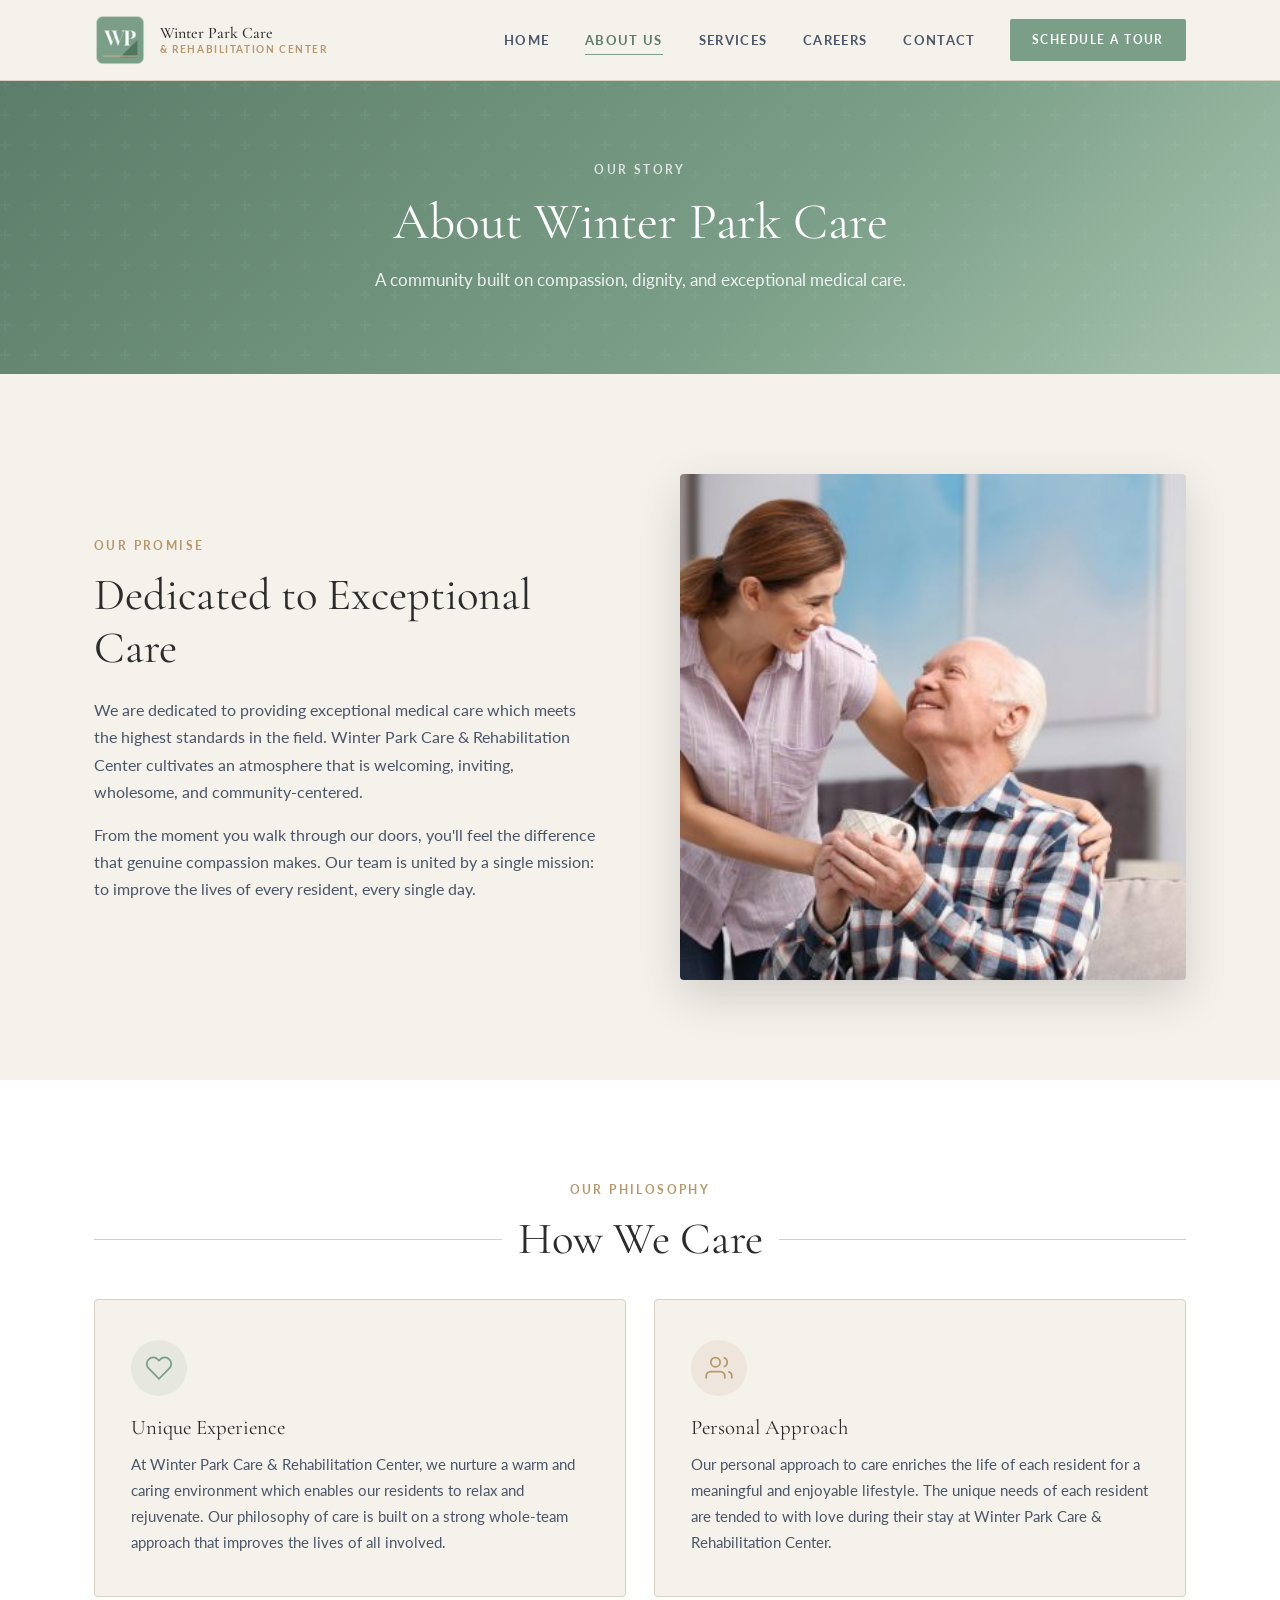
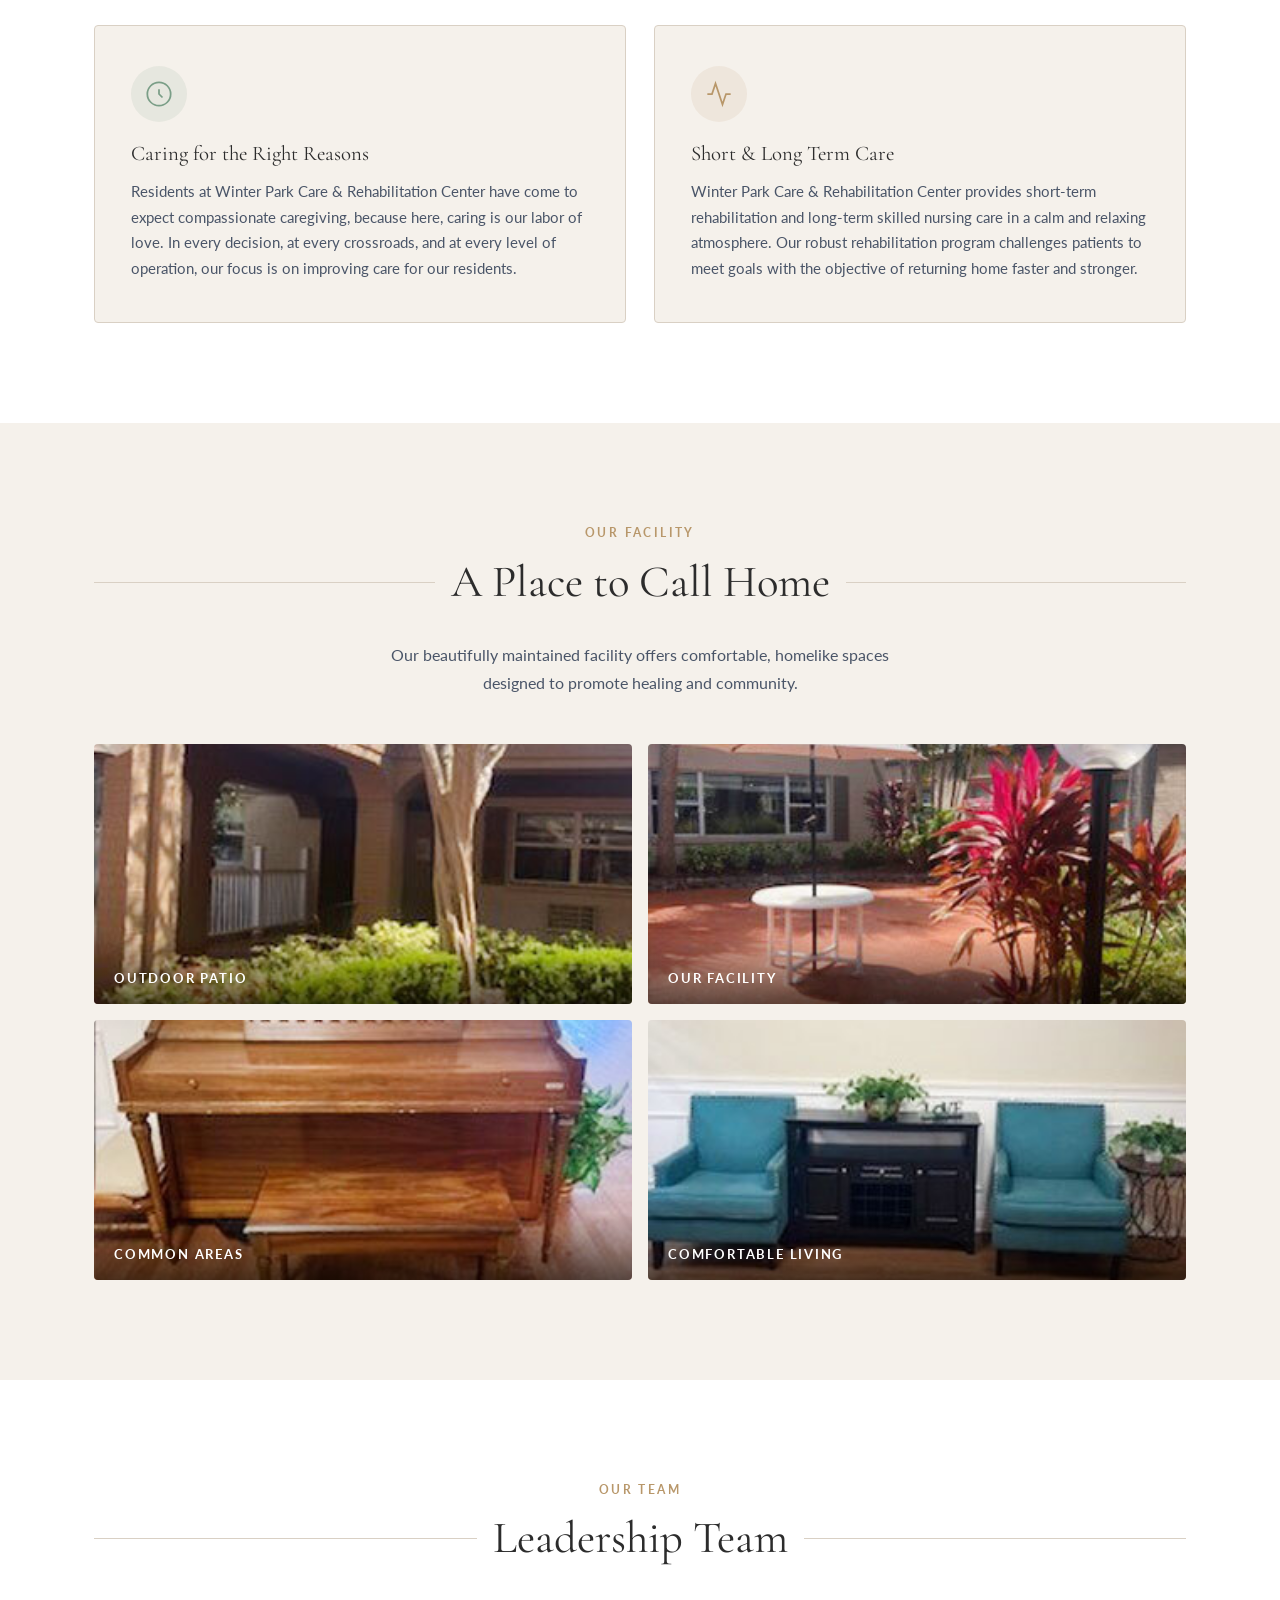
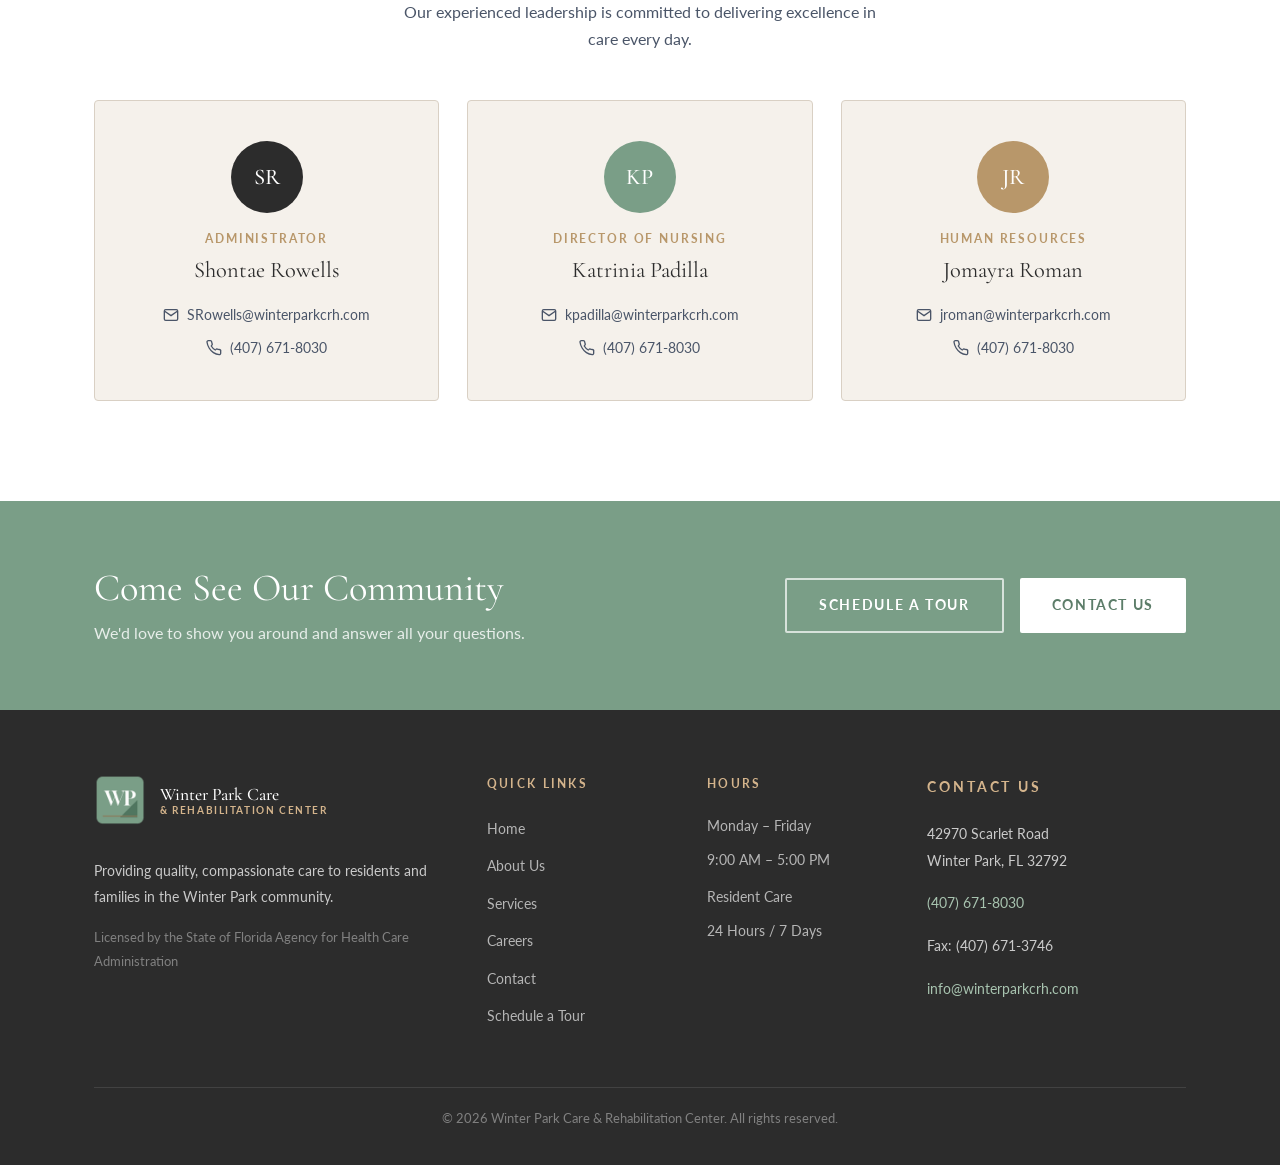
==== about.html @ 2ebc5664 "Initial commit" ====
<!DOCTYPE html>
<html lang="en">
<head>
  <meta charset="UTF-8">
  <meta name="viewport" content="width=device-width, initial-scale=1.0">
  <title>About Us | Winter Park Care & Rehabilitation Center</title>
  <meta name="description" content="Learn about Winter Park Care & Rehabilitation Center's philosophy of care, leadership team, and commitment to compassionate skilled nursing in Winter Park, FL.">
  <link rel="stylesheet" href="css/styles.css">
  
  <link rel="icon" type="image/png" sizes="32x32" href="images/favicon-32.png">
  <link rel="apple-touch-icon" sizes="180x180" href="images/favicon-180.png">
</head>
<body>

<div id="header-mount"></div>

<!-- Page Hero -->
<section class="page-hero">
  <div class="container">
    <span class="section-label" style="color:rgba(255,255,255,0.75);">Our Story</span>
    <h1>About Winter Park Care</h1>
    <p>A community built on compassion, dignity, and exceptional medical care.</p>
  </div>
</section>

<!-- Our Promise -->
<section class="about-promise bg-cream">
  <div class="container promise-layout">
    <div class="animate-in">
      <span class="section-label">Our Promise</span>
      <h2>Dedicated to Exceptional Care</h2>
      <p>We are dedicated to providing exceptional medical care which meets the highest standards in the field. Winter Park Care & Rehabilitation Center cultivates an atmosphere that is welcoming, inviting, wholesome, and community-centered.</p>
      <p>From the moment you walk through our doors, you'll feel the difference that genuine compassion makes. Our team is united by a single mission: to improve the lives of every resident, every single day.</p>
    </div>
    <div class="promise-photo animate-in" data-delay="120">
      <img src="images/caring-photo.jpeg" alt="Caring staff with resident" style="width:100%;height:100%;object-fit:cover;display:block;">
    </div>
  </div>
</section>

<!-- Philosophy Cards -->
<section class="philosophy bg-white">
  <div class="container">
    <div class="text-center animate-in">
      <span class="section-label">Our Philosophy</span>
      <div class="section-divider">
        <h2 class="section-title" style="white-space:nowrap;">How We Care</h2>
      </div>
    </div>
    <div class="phil-grid">
      <div class="phil-card animate-in">
        <div class="phil-icon" style="background:rgba(122,158,135,0.12);color:var(--sage);">
          <svg width="28" height="28" viewBox="0 0 24 24" fill="none" stroke="currentColor" stroke-width="1.5"><path d="M20.84 4.61a5.5 5.5 0 0 0-7.78 0L12 5.67l-1.06-1.06a5.5 5.5 0 0 0-7.78 7.78l1.06 1.06L12 21.23l7.78-7.78 1.06-1.06a5.5 5.5 0 0 0 0-7.78z"/></svg>
        </div>
        <h3>Unique Experience</h3>
        <p>At Winter Park Care & Rehabilitation Center, we nurture a warm and caring environment which enables our residents to relax and rejuvenate. Our philosophy of care is built on a strong whole-team approach that improves the lives of all involved.</p>
      </div>
      <div class="phil-card animate-in" data-delay="100">
        <div class="phil-icon" style="background:rgba(184,151,106,0.12);color:var(--gold);">
          <svg width="28" height="28" viewBox="0 0 24 24" fill="none" stroke="currentColor" stroke-width="1.5"><path d="M17 21v-2a4 4 0 0 0-4-4H5a4 4 0 0 0-4 4v2"/><circle cx="9" cy="7" r="4"/><path d="M23 21v-2a4 4 0 0 0-3-3.87"/><path d="M16 3.13a4 4 0 0 1 0 7.75"/></svg>
        </div>
        <h3>Personal Approach</h3>
        <p>Our personal approach to care enriches the life of each resident for a meaningful and enjoyable lifestyle. The unique needs of each resident are tended to with love during their stay at Winter Park Care & Rehabilitation Center.</p>
      </div>
      <div class="phil-card animate-in" data-delay="200">
        <div class="phil-icon" style="background:rgba(122,158,135,0.12);color:var(--sage);">
          <svg width="28" height="28" viewBox="0 0 24 24" fill="none" stroke="currentColor" stroke-width="1.5"><circle cx="12" cy="12" r="10"/><path d="M12 8v4l3 3"/></svg>
        </div>
        <h3>Caring for the Right Reasons</h3>
        <p>Residents at Winter Park Care & Rehabilitation Center have come to expect compassionate caregiving, because here, caring is our labor of love. In every decision, at every crossroads, and at every level of operation, our focus is on improving care for our residents.</p>
      </div>
      <div class="phil-card animate-in" data-delay="300">
        <div class="phil-icon" style="background:rgba(184,151,106,0.12);color:var(--gold);">
          <svg width="28" height="28" viewBox="0 0 24 24" fill="none" stroke="currentColor" stroke-width="1.5"><path d="M22 12h-4l-3 9L9 3l-3 9H2"/></svg>
        </div>
        <h3>Short &amp; Long Term Care</h3>
        <p>Winter Park Care & Rehabilitation Center provides short-term rehabilitation and long-term skilled nursing care in a calm and relaxing atmosphere. Our robust rehabilitation program challenges patients to meet goals with the objective of returning home faster and stronger.</p>
      </div>
    </div>
  </div>
</section>

<!-- Facility Photos -->
<section class="facility-section bg-cream">
  <div class="container">
    <div class="text-center animate-in">
      <span class="section-label">Our Facility</span>
      <div class="section-divider">
        <h2 class="section-title" style="white-space:nowrap;">A Place to Call Home</h2>
      </div>
      <p style="max-width:520px;margin:0 auto 48px;color:var(--slate);">Our beautifully maintained facility offers comfortable, homelike spaces designed to promote healing and community.</p>
    </div>
    <div class="facility-grid">
      <div class="facility-photo animate-in">
        <img src="images/exterior-patio.jpg" alt="Outdoor patio area">
        <div class="facility-label">Outdoor Patio</div>
      </div>
      <div class="facility-photo animate-in" data-delay="80">
        <img src="images/exterior-photo.jpg" alt="Winter Park Care exterior">
        <div class="facility-label">Our Facility</div>
      </div>
      <div class="facility-photo animate-in" data-delay="160">
        <img src="images/interior-piano.jpg" alt="Common area with piano">
        <div class="facility-label">Common Areas</div>
      </div>
      <div class="facility-photo animate-in" data-delay="240">
        <img src="images/facility-photo.jpg" alt="Comfortable lounge">
        <div class="facility-label">Comfortable Living</div>
      </div>
    </div>
  </div>
</section>

<!-- Leadership -->
<section class="leadership bg-white">
  <div class="container">
    <div class="text-center animate-in">
      <span class="section-label">Our Team</span>
      <div class="section-divider">
        <h2 class="section-title" style="white-space:nowrap;">Leadership Team</h2>
      </div>
      <p style="max-width:480px;margin:0 auto 48px;color:var(--slate);">Our experienced leadership is committed to delivering excellence in care every day.</p>
    </div>
    <div class="leader-grid">
      <div class="leader-card animate-in">
        <div class="leader-avatar">
          <span>SR</span>
        </div>
        <div class="leader-role">Administrator</div>
        <h3>Shontae Rowells</h3>
        <div class="leader-contact">
          <a href="mailto:SRowells@winterparkcrh.com">
            <svg width="16" height="16" viewBox="0 0 24 24" fill="none" stroke="currentColor" stroke-width="2"><path d="M4 4h16c1.1 0 2 .9 2 2v12c0 1.1-.9 2-2 2H4c-1.1 0-2-.9-2-2V6c0-1.1.9-2 2-2z"/><polyline points="22,6 12,13 2,6"/></svg>
            SRowells@winterparkcrh.com
          </a>
          <a href="tel:4076718030">
            <svg width="16" height="16" viewBox="0 0 24 24" fill="none" stroke="currentColor" stroke-width="2"><path d="M22 16.92v3a2 2 0 0 1-2.18 2 19.79 19.79 0 0 1-8.63-3.07A19.5 19.5 0 0 1 4.69 12 19.79 19.79 0 0 1 1.58 3.44 2 2 0 0 1 3.54 1h3a2 2 0 0 1 2 1.72c.127.96.361 1.903.7 2.81a2 2 0 0 1-.45 2.11L7.91 8.96a16 16 0 0 0 6 6l.96-.88a2 2 0 0 1 2.11-.45c.907.339 1.85.573 2.81.7A2 2 0 0 1 22 16.92z"/></svg>
            (407) 671-8030
          </a>
        </div>
      </div>
      <div class="leader-card animate-in" data-delay="100">
        <div class="leader-avatar" style="background:var(--sage);">
          <span>KP</span>
        </div>
        <div class="leader-role">Director of Nursing</div>
        <h3>Katrinia Padilla</h3>
        <div class="leader-contact">
          <a href="mailto:kpadilla@winterparkcrh.com">
            <svg width="16" height="16" viewBox="0 0 24 24" fill="none" stroke="currentColor" stroke-width="2"><path d="M4 4h16c1.1 0 2 .9 2 2v12c0 1.1-.9 2-2 2H4c-1.1 0-2-.9-2-2V6c0-1.1.9-2 2-2z"/><polyline points="22,6 12,13 2,6"/></svg>
            kpadilla@winterparkcrh.com
          </a>
          <a href="tel:4076718030">
            <svg width="16" height="16" viewBox="0 0 24 24" fill="none" stroke="currentColor" stroke-width="2"><path d="M22 16.92v3a2 2 0 0 1-2.18 2 19.79 19.79 0 0 1-8.63-3.07A19.5 19.5 0 0 1 4.69 12 19.79 19.79 0 0 1 1.58 3.44 2 2 0 0 1 3.54 1h3a2 2 0 0 1 2 1.72c.127.96.361 1.903.7 2.81a2 2 0 0 1-.45 2.11L7.91 8.96a16 16 0 0 0 6 6l.96-.88a2 2 0 0 1 2.11-.45c.907.339 1.85.573 2.81.7A2 2 0 0 1 22 16.92z"/></svg>
            (407) 671-8030
          </a>
        </div>
      </div>
      <div class="leader-card animate-in" data-delay="200">
        <div class="leader-avatar" style="background:var(--gold);">
          <span>JR</span>
        </div>
        <div class="leader-role">Human Resources</div>
        <h3>Jomayra Roman</h3>
        <div class="leader-contact">
          <a href="mailto:jroman@winterparkcrh.com">
            <svg width="16" height="16" viewBox="0 0 24 24" fill="none" stroke="currentColor" stroke-width="2"><path d="M4 4h16c1.1 0 2 .9 2 2v12c0 1.1-.9 2-2 2H4c-1.1 0-2-.9-2-2V6c0-1.1.9-2 2-2z"/><polyline points="22,6 12,13 2,6"/></svg>
            jroman@winterparkcrh.com
          </a>
          <a href="tel:4076718030">
            <svg width="16" height="16" viewBox="0 0 24 24" fill="none" stroke="currentColor" stroke-width="2"><path d="M22 16.92v3a2 2 0 0 1-2.18 2 19.79 19.79 0 0 1-8.63-3.07A19.5 19.5 0 0 1 4.69 12 19.79 19.79 0 0 1 1.58 3.44 2 2 0 0 1 3.54 1h3a2 2 0 0 1 2 1.72c.127.96.361 1.903.7 2.81a2 2 0 0 1-.45 2.11L7.91 8.96a16 16 0 0 0 6 6l.96-.88a2 2 0 0 1 2.11-.45c.907.339 1.85.573 2.81.7A2 2 0 0 1 22 16.92z"/></svg>
            (407) 671-8030
          </a>
        </div>
      </div>
    </div>
  </div>
</section>

<!-- CTA -->
<section class="cta-banner bg-sage" style="padding:64px 0;">
  <div class="container" style="display:flex;align-items:center;justify-content:space-between;gap:40px;flex-wrap:wrap;">
    <div>
      <h2 style="color:var(--white);font-size:clamp(1.6rem,3vw,2.4rem);">Come See Our Community</h2>
      <p style="color:rgba(255,255,255,0.82);margin:8px 0 0;">We'd love to show you around and answer all your questions.</p>
    </div>
    <div style="display:flex;gap:16px;flex-wrap:wrap;">
      <a href="contact.html?tour=1" class="btn btn-outline">Schedule a Tour</a>
      <a href="contact.html" class="btn" style="background:var(--white);color:var(--sage-dark);">Contact Us</a>
    </div>
  </div>
</section>

<div id="footer-mount"></div>

<script src="js/main.js"></script>
</body>
</html>
---- css/styles.css ----
/* =========================================================
   Winter Park Care & Rehabilitation Center — Styles
   Colors: Warm sage green + soft cream + muted gold
   Fonts:  Cormorant Garamond (display) + Lato (body)
   ========================================================= */

@import url('https://fonts.googleapis.com/css2?family=Cormorant+Garamond:ital,wght@0,300;0,400;0,500;0,600;1,300;1,400&family=Lato:wght@300;400;700&display=swap');

/* ── Design Tokens ── */
:root {
  --cream:        #F5F1EB;
  --cream-dark:   #EDE7DC;
  --sage:         #7A9E87;
  --sage-dark:    #5C7D69;
  --sage-light:   #A8C4B0;
  --gold:         #B8976A;
  --gold-light:   #D4B48C;
  --charcoal:     #2C2C2C;
  --slate:        #4A5568;
  --muted:        #7A8694;
  --white:        #FFFFFF;
  --divider:      #D9D0C4;

  --font-display: 'Cormorant Garamond', Georgia, serif;
  --font-body:    'Lato', 'Helvetica Neue', sans-serif;

  --shadow-sm:    0 2px 8px rgba(0,0,0,0.08);
  --shadow-md:    0 6px 24px rgba(0,0,0,0.12);
  --shadow-lg:    0 16px 48px rgba(0,0,0,0.15);

  --ease:         0.3s ease;
  --container:    1140px;
}

/* ── Reset ── */
*, *::before, *::after { box-sizing: border-box; margin: 0; padding: 0; }
html  { scroll-behavior: smooth; }
body  { font-family: var(--font-body); background: var(--cream); color: var(--charcoal); line-height: 1.7; -webkit-font-smoothing: antialiased; }
img   { max-width: 100%; height: auto; display: block; }
a     { text-decoration: none; color: inherit; }
ul    { list-style: none; }
p     { margin-bottom: 1rem; }

/* ── Typography ── */
h1, h2, h3, h4 { font-family: var(--font-display); font-weight: 400; line-height: 1.2; }
h1 { font-size: clamp(2.4rem, 5vw, 4rem); }
h2 { font-size: clamp(1.8rem, 3.5vw, 2.8rem); }
h3 { font-size: clamp(1.3rem, 2.5vw, 1.8rem); }

.section-label {
  font-family: var(--font-body);
  font-size: 0.75rem;
  font-weight: 700;
  letter-spacing: 0.2em;
  text-transform: uppercase;
  color: var(--gold);
  margin-bottom: 0.75rem;
  display: block;
}

.section-divider {
  display: flex;
  align-items: center;
  gap: 16px;
  margin-bottom: 2rem;
}
.section-divider::before,
.section-divider::after {
  content: '';
  flex: 1;
  height: 1px;
  background: var(--divider);
}

/* ── Layout ── */
.container   { max-width: var(--container); margin: 0 auto; padding: 0 24px; }
section      { padding: 80px 0; }
.text-center { text-align: center; }
.bg-white    { background: var(--white); }
.bg-cream    { background: var(--cream); }
.bg-sage     { background: var(--sage); color: var(--white); }
.bg-charcoal { background: var(--charcoal); color: var(--white); }

/* ── Buttons ── */
.btn {
  display: inline-flex;
  align-items: center;
  gap: 8px;
  padding: 14px 32px;
  font-family: var(--font-body);
  font-size: 0.85rem;
  font-weight: 700;
  letter-spacing: 0.12em;
  text-transform: uppercase;
  border: none;
  cursor: pointer;
  transition: all var(--ease);
  border-radius: 2px;
}
.btn-primary { background: var(--sage); color: var(--white); }
.btn-primary:hover { background: var(--sage-dark); transform: translateY(-2px); box-shadow: var(--shadow-md); }
.btn-outline { background: transparent; color: var(--white); border: 2px solid rgba(255,255,255,0.7); }
.btn-outline:hover { background: rgba(255,255,255,0.12); border-color: var(--white); }
.btn-gold { background: var(--gold); color: var(--white); }
.btn-gold:hover { background: #a07d55; transform: translateY(-2px); box-shadow: var(--shadow-md); }

/* ── Header ── */
.site-header {
  position: fixed;
  top: 0; left: 0; right: 0;
  z-index: 1000;
  background: rgba(245, 241, 235, 0.97);
  backdrop-filter: blur(12px);
  border-bottom: 1px solid var(--divider);
  transition: box-shadow var(--ease);
}
.site-header.scrolled { box-shadow: var(--shadow-sm); }

.header-inner {
  display: flex;
  align-items: center;
  justify-content: space-between;
  height: 80px;
  max-width: var(--container);
  margin: 0 auto;
  padding: 0 24px;
}

.logo { display: flex; align-items: center; gap: 14px; text-decoration: none; }
.logo img { height: 52px; width: 52px; flex-shrink: 0; }
.logo-text { display: flex; flex-direction: column; line-height: 1.2; }
.logo-name { font-family: var(--font-display); font-size: 1rem; font-weight: 500; color: var(--charcoal); }
.logo-sub  { font-size: 0.62rem; font-weight: 700; letter-spacing: 0.16em; text-transform: uppercase; color: var(--gold); }
/* Footer overrides — white text on dark bg */
.footer-logo .logo-name { color: var(--white); }
.footer-logo .logo-sub  { color: var(--gold-light); }

.main-nav { display: flex; align-items: center; gap: 8px; }

.nav-link {
  font-size: 0.82rem;
  font-weight: 700;
  letter-spacing: 0.1em;
  text-transform: uppercase;
  color: var(--slate);
  padding: 8px 14px;
  border-radius: 2px;
  transition: color var(--ease);
  position: relative;
}
.nav-link::after {
  content: '';
  position: absolute;
  bottom: 4px; left: 14px; right: 14px;
  height: 1px;
  background: var(--sage);
  transform: scaleX(0);
  transition: transform var(--ease);
}
.nav-link:hover             { color: var(--sage-dark); }
.nav-link:hover::after,
.nav-link.active::after     { transform: scaleX(1); }
.nav-link.active            { color: var(--sage-dark); }

.nav-cta {
  margin-left: 12px;
  background: var(--sage);
  color: var(--white);
  padding: 10px 22px;
  font-size: 0.78rem;
  font-weight: 700;
  letter-spacing: 0.12em;
  text-transform: uppercase;
  border-radius: 2px;
  transition: all var(--ease);
}
.nav-cta:hover { background: var(--sage-dark); transform: translateY(-1px); }

.hamburger {
  display: none;
  flex-direction: column;
  gap: 5px;
  background: none;
  border: none;
  cursor: pointer;
  padding: 4px;
}
.hamburger span { width: 24px; height: 2px; background: var(--charcoal); transition: all 0.3s; display: block; }
.hamburger.open span:nth-child(1) { transform: translateY(7px) rotate(45deg); }
.hamburger.open span:nth-child(2) { opacity: 0; }
.hamburger.open span:nth-child(3) { transform: translateY(-7px) rotate(-45deg); }

.mobile-nav {
  display: none;
  flex-direction: column;
  background: var(--cream);
  border-top: 1px solid var(--divider);
  padding: 16px 24px 24px;
  gap: 4px;
}
.mobile-nav.open { display: flex; }
.mobile-nav .nav-link { display: block; padding: 10px 0; }
.mobile-nav .nav-cta  { margin: 12px 0 0; text-align: center; display: block; padding: 12px; }

/* ── Footer ── */
.site-footer { background: var(--charcoal); color: rgba(255,255,255,0.75); padding: 64px 0 0; }

.footer-grid {
  display: grid;
  grid-template-columns: 2fr 1fr 1fr 1.5fr;
  gap: 48px;
  padding-bottom: 48px;
  border-bottom: 1px solid rgba(255,255,255,0.1);
}

.footer-brand .logo-name { color: var(--white); font-size: 1.1rem; }
.footer-brand .logo-sub  { color: var(--gold-light); }
.footer-brand p { margin-top: 16px; font-size: 0.9rem; line-height: 1.8; }

.footer-heading {
  font-family: var(--font-body);
  font-size: 0.72rem;
  font-weight: 700;
  letter-spacing: 0.2em;
  text-transform: uppercase;
  color: var(--gold-light);
  margin-bottom: 20px;
}

.footer-links li   { margin-bottom: 10px; }
.footer-links a    { font-size: 0.9rem; color: rgba(255,255,255,0.65); transition: color var(--ease); }
.footer-links a:hover { color: var(--white); }

.footer-contact p  { font-size: 0.88rem; line-height: 1.9; }
.footer-contact a  { color: var(--sage-light); }
.footer-contact a:hover { color: var(--white); }

.footer-bottom { text-align: center; padding: 20px 0; font-size: 0.8rem; color: rgba(255,255,255,0.4); }

/* ── Inner Page Hero ── */
.page-hero {
  margin-top: 80px;
  background: linear-gradient(135deg, var(--sage-dark) 0%, var(--sage) 60%, var(--sage-light) 100%);
  padding: 80px 0;
  text-align: center;
  color: var(--white);
  position: relative;
  overflow: hidden;
}
.page-hero::before {
  content: '';
  position: absolute;
  inset: 0;
  background: url("data:image/svg+xml,%3Csvg width='60' height='60' viewBox='0 0 60 60' xmlns='http://www.w3.org/2000/svg'%3E%3Cg fill='%23ffffff' fill-opacity='0.04'%3E%3Cpath d='M36 34v-4h-2v4h-4v2h4v4h2v-4h4v-2h-4zm0-30V0h-2v4h-4v2h4v4h2V6h4V4h-4zM6 34v-4H4v4H0v2h4v4h2v-4h4v-2H6zM6 4V0H4v4H0v2h4v4h2V6h4V4H6z'/%3E%3C/g%3E%3C/svg%3E");
}
.page-hero h1 { font-size: clamp(2rem, 4vw, 3.2rem); color: var(--white); position: relative; }
.page-hero p  { font-size: 1.05rem; opacity: 0.88; max-width: 800px; margin: 12px auto 0; position: relative; white-space: nowrap; }

/* ── Cards ── */
.card { background: var(--white); border-radius: 4px; box-shadow: var(--shadow-sm); }

/* ── Forms ── */
.form-group { margin-bottom: 20px; }
.form-group label {
  display: block;
  font-size: 0.78rem;
  font-weight: 700;
  letter-spacing: 0.12em;
  text-transform: uppercase;
  color: var(--slate);
  margin-bottom: 8px;
}
.form-group input,
.form-group textarea,
.form-group select {
  width: 100%;
  padding: 12px 16px;
  font-family: var(--font-body);
  font-size: 0.95rem;
  color: var(--charcoal);
  background: var(--cream);
  border: 1px solid var(--divider);
  border-radius: 2px;
  transition: border-color var(--ease), box-shadow var(--ease);
  outline: none;
  appearance: none;
}
.form-group input:focus,
.form-group textarea:focus,
.form-group select:focus {
  border-color: var(--sage);
  box-shadow: 0 0 0 3px rgba(122, 158, 135, 0.15);
}
.form-group textarea { resize: vertical; min-height: 120px; }

/* ── Scroll Animations ── */
.animate-in {
  opacity: 0;
  transform: translateY(24px);
  transition: opacity 0.6s ease, transform 0.6s ease;
}
.animate-in.visible { opacity: 1; transform: translateY(0); }

/* ── Shared CTA Banner ── */
.cta-banner  { padding: 64px 0; }
.cta-inner   { display: flex; align-items: center; justify-content: space-between; gap: 40px; flex-wrap: wrap; }
.cta-buttons { display: flex; gap: 16px; flex-shrink: 0; flex-wrap: wrap; }

/* ── Form Success State ── */
.form-success { text-align: center; padding: 48px 32px; }

/* ==========================================================
   HOME PAGE
   ========================================================== */

.hero {
  position: relative;
  height: 100vh;
  min-height: 600px;
  max-height: 900px;
  margin-top: 80px;
  display: flex;
  align-items: flex-end;
  background: url('../images/hero-main.jpg') center top / cover no-repeat;
  overflow: hidden;
}
.hero-overlay {
  position: absolute;
  inset: 0;
  background: linear-gradient(to right, rgba(30,42,35,0.78) 0%, rgba(30,42,35,0.50) 60%, rgba(30,42,35,0.20) 100%);
}
.hero-content {
  position: absolute;
  bottom: 140px;
  left: 0;
  right: 0;
  z-index: 2;
  max-width: 640px;
  padding: 0 24px;
  color: var(--white);
  animation: heroFadeIn 1s ease forwards;
}
@keyframes heroFadeIn {
  from { opacity: 0; transform: translateY(30px); }
  to   { opacity: 1; transform: translateY(0); }
}
.hero-content h1 { font-size: clamp(2.8rem, 6vw, 4.8rem); color: var(--white); font-weight: 300; line-height: 1.1; margin-bottom: 16px; }
.hero-tagline    { font-size: 1.15rem; font-style: italic; font-family: var(--font-display); color: rgba(255,255,255,0.85); margin-bottom: 36px; }
.hero-actions    { display: flex; gap: 16px; flex-wrap: wrap; }



/* Stats Bar */
.stats-bar   { padding: 36px 0; }
.stats-grid  { display: flex; align-items: center; justify-content: center; flex-wrap: wrap; }
.stat        { text-align: center; padding: 16px 48px; flex: 1; min-width: 160px; }
.stat-number { display: block; font-family: var(--font-display); font-size: 2.4rem; font-weight: 600; color: var(--white); line-height: 1; }
.stat-label  { display: block; font-size: 0.78rem; font-weight: 700; letter-spacing: 0.1em; text-transform: uppercase; color: rgba(255,255,255,0.7); margin-top: 6px; }
.stat-divider { width: 1px; height: 48px; background: rgba(255,255,255,0.25); flex-shrink: 0; }

/* Promise */
.promise        { padding: 100px 0; }
.promise-grid   { display: grid; grid-template-columns: 1fr 1fr; gap: 80px; align-items: center; }
.promise-image  { position: relative; }
.promise-image img { width: 100%; height: 480px; object-fit: cover; border-radius: 4px; box-shadow: var(--shadow-lg); }
.promise-badge  { position: absolute; bottom: -24px; right: -24px; background: var(--gold); color: var(--white); padding: 20px 28px; display: flex; align-items: center; gap: 10px; font-size: 0.82rem; font-weight: 700; letter-spacing: 0.12em; text-transform: uppercase; box-shadow: var(--shadow-md); border-radius: 2px; }
.promise-text h2 { margin-bottom: 20px; }
.promise-text p  { color: var(--slate); }

/* Home Services Grid */
.services-preview { padding: 100px 0; }
.services-grid    { display: grid; grid-template-columns: repeat(3, 1fr); gap: 24px; }
.service-card     { display: block; padding: 36px 28px; background: var(--cream); border: 1px solid var(--divider); border-radius: 4px; transition: all var(--ease); }
.service-card:hover { transform: translateY(-6px); box-shadow: var(--shadow-md); border-color: var(--sage-light); background: var(--white); }
.service-icon     { width: 56px; height: 56px; background: rgba(122,158,135,0.12); border-radius: 50%; display: flex; align-items: center; justify-content: center; color: var(--sage); margin-bottom: 20px; transition: all var(--ease); }
.service-card:hover .service-icon { background: var(--sage); color: var(--white); }
.service-card h3  { font-size: 1.25rem; margin-bottom: 10px; }
.service-card p   { font-size: 0.9rem; color: var(--slate); margin: 0; }
.service-card--cta { background: var(--charcoal); border-color: var(--charcoal); }
.service-card--cta h3 { color: var(--white); }
.service-card--cta p  { color: rgba(255,255,255,0.7); }
.card-link { display: inline-block; margin-top: 16px; font-size: 0.82rem; font-weight: 700; letter-spacing: 0.1em; text-transform: uppercase; color: var(--gold-light); }

/* Why Choose Us */
.why-us   { padding: 100px 0; }
.why-grid { display: grid; grid-template-columns: repeat(2, 1fr); gap: 32px; margin-top: 16px; }
.why-card { background: var(--white); padding: 48px 40px; border-radius: 4px; border-left: 3px solid var(--sage); box-shadow: var(--shadow-sm); transition: all var(--ease); }
.why-card:hover { transform: translateY(-4px); box-shadow: var(--shadow-md); border-left-color: var(--gold); }
.why-number { font-family: var(--font-display); font-size: 3.5rem; font-weight: 300; color: var(--divider); line-height: 1; margin-bottom: 16px; }
.why-card h3 { font-size: 1.4rem; margin-bottom: 14px; }
.why-card p  { color: var(--slate); font-size: 0.95rem; margin: 0; }

/* Gallery Strip */
.gallery-strip { padding: 0; }
.gallery-grid  { display: grid; grid-template-columns: repeat(4, 1fr); height: 320px; }
.gallery-item  { position: relative; overflow: hidden; }
.gallery-item img { width: 100%; height: 100%; object-fit: cover; transition: transform 0.6s ease; }
.gallery-item:hover img { transform: scale(1.06); }
.gallery-label { position: absolute; bottom: 0; left: 0; right: 0; padding: 32px 20px 16px; background: linear-gradient(to top, rgba(0,0,0,0.65), transparent); color: var(--white); font-size: 0.82rem; font-weight: 700; letter-spacing: 0.12em; text-transform: uppercase; }

/* ==========================================================
   ABOUT PAGE
   ========================================================== */

.about-promise  { padding: 100px 0; }
.promise-layout { display: grid; grid-template-columns: 1fr 1fr; gap: 80px; align-items: center; }
.promise-layout h2 { margin-bottom: 20px; }
.promise-layout p  { color: var(--slate); }
.promise-photo img { width: 100%; height: 480px; object-fit: cover; object-position: center top; border-radius: 4px; box-shadow: var(--shadow-lg); display: block; }

.philosophy { padding: 100px 0; }
.phil-grid  { display: grid; grid-template-columns: repeat(2, 1fr); gap: 28px; margin-top: 16px; }
.phil-card  { padding: 40px 36px; background: var(--cream); border-radius: 4px; border: 1px solid var(--divider); transition: all var(--ease); }
.phil-card:hover { transform: translateY(-4px); box-shadow: var(--shadow-md); }
.phil-icon  { width: 56px; height: 56px; border-radius: 50%; display: flex; align-items: center; justify-content: center; margin-bottom: 20px; }
.phil-card h3 { font-size: 1.3rem; margin-bottom: 12px; }
.phil-card p  { color: var(--slate); font-size: 0.95rem; margin: 0; }

.facility-section { padding: 100px 0; }
.facility-grid { display: grid; grid-template-columns: 1fr 1fr; gap: 16px; }
.facility-photo [style*="grid-area"] { grid-area: unset; }
.facility-photo { position: relative; overflow: hidden; border-radius: 4px; height: 260px; }
.facility-photo img { width: 100%; height: 100%; object-fit: cover; transition: transform 0.6s ease; }
.facility-photo:hover img { transform: scale(1.05); }
.facility-label { position: absolute; bottom: 0; left: 0; right: 0; padding: 32px 20px 14px; background: linear-gradient(to top, rgba(0,0,0,0.6), transparent); color: var(--white); font-size: 0.8rem; font-weight: 700; letter-spacing: 0.14em; text-transform: uppercase; }

.leadership  { padding: 100px 0; }
.leader-grid { display: grid; grid-template-columns: repeat(3, 1fr); gap: 28px; }
.leader-card { background: var(--cream); border: 1px solid var(--divider); border-radius: 4px; padding: 40px 32px; text-align: center; transition: all var(--ease); }
.leader-card:hover { transform: translateY(-4px); box-shadow: var(--shadow-md); }
.leader-avatar { width: 72px; height: 72px; border-radius: 50%; background: var(--charcoal); display: flex; align-items: center; justify-content: center; margin: 0 auto 16px; }
.leader-avatar span { font-family: var(--font-display); font-size: 1.4rem; font-weight: 500; color: var(--white); }
.leader-role { font-size: 0.72rem; font-weight: 700; letter-spacing: 0.16em; text-transform: uppercase; color: var(--gold); margin-bottom: 8px; }
.leader-card h3 { font-size: 1.4rem; margin-bottom: 20px; }
.leader-contact { display: flex; flex-direction: column; gap: 10px; }
.leader-contact a { display: flex; align-items: center; justify-content: center; gap: 8px; font-size: 0.85rem; color: var(--slate); transition: color var(--ease); word-break: break-all; }
.leader-contact a:hover { color: var(--sage-dark); }

/* ==========================================================
   SERVICES PAGE
   ========================================================== */

.health-services { padding: 100px 0; }
.health-grid     { display: grid; grid-template-columns: 1fr 1fr; gap: 24px; }
.health-card:last-child:nth-child(odd) { grid-column: 1 / -1; max-width: 600px; margin: 0 auto; }
.health-card { display: flex; gap: 28px; background: var(--white); border: 1px solid var(--divider); border-radius: 4px; padding: 40px 36px; transition: all var(--ease); }
.health-card:hover { transform: translateY(-4px); box-shadow: var(--shadow-md); border-color: var(--sage-light); }
.hc-icon { flex-shrink: 0; width: 64px; height: 64px; border-radius: 50%; background: rgba(122,158,135,0.12); color: var(--sage); display: flex; align-items: center; justify-content: center; transition: all var(--ease); }
.health-card:hover .hc-icon { background: var(--sage); color: var(--white); }
.hc-body h3 { font-size: 1.4rem; margin-bottom: 12px; }
.hc-body p  { color: var(--slate); font-size: 0.92rem; margin-bottom: 16px; }
.service-features { list-style: none; display: flex; flex-direction: column; gap: 6px; }
.service-features li { display: flex; align-items: center; gap: 8px; font-size: 0.88rem; color: var(--slate); }
.service-features li::before { content: ''; width: 6px; height: 6px; border-radius: 50%; background: var(--sage); flex-shrink: 0; }

.specialty-services { padding: 100px 0; }
.specialty-grid     { display: grid; grid-template-columns: repeat(4, 1fr); gap: 20px; }
.spec-card { text-align: center; padding: 36px 20px; background: var(--cream); border: 1px solid var(--divider); border-radius: 4px; transition: all var(--ease); }
.spec-card:hover { transform: translateY(-6px); box-shadow: var(--shadow-md); border-color: var(--sage-light); background: var(--white); }
.spec-icon { width: 60px; height: 60px; border-radius: 50%; background: rgba(122,158,135,0.1); color: var(--sage); display: flex; align-items: center; justify-content: center; margin: 0 auto 16px; transition: all var(--ease); }
.spec-card:hover .spec-icon { background: var(--sage); color: var(--white); }
.spec-card h4 { font-family: var(--font-display); font-size: 1.15rem; font-weight: 500; margin-bottom: 6px; }
.spec-card p  { font-size: 0.82rem; color: var(--muted); margin: 0; }

/* ==========================================================
   CAREERS PAGE
   ========================================================== */

.why-work      { padding: 100px 0; }
.benefits-grid { display: grid; grid-template-columns: repeat(4, 1fr); gap: 24px; }
.benefit-card  { text-align: center; padding: 40px 24px; background: var(--white); border: 1px solid var(--divider); border-radius: 4px; transition: all var(--ease); }
.benefit-card:hover { transform: translateY(-6px); box-shadow: var(--shadow-md); }
.benefit-icon  { width: 60px; height: 60px; border-radius: 50%; background: rgba(122,158,135,0.12); color: var(--sage); display: flex; align-items: center; justify-content: center; margin: 0 auto 20px; }
.benefit-card h4 { font-size: 1.15rem; margin-bottom: 10px; }
.benefit-card p  { font-size: 0.9rem; color: var(--slate); margin: 0; }

.positions      { padding: 100px 0; }
.positions-list { margin-top: 16px; display: flex; flex-direction: column; border: 1px solid var(--divider); border-radius: 4px; overflow: hidden; }
.position-item  { display: flex; align-items: center; justify-content: space-between; padding: 24px 32px; background: var(--cream); border-bottom: 1px solid var(--divider); gap: 24px; transition: background var(--ease); }
.position-item:last-child { border-bottom: none; }
.position-item:hover { background: var(--white); }
.position-dept  { display: inline-block; font-size: 0.7rem; font-weight: 700; letter-spacing: 0.16em; text-transform: uppercase; color: var(--gold); margin-bottom: 4px; }
.position-info h3 { font-size: 1.15rem; font-weight: 400; margin-bottom: 8px; }
.position-tags  { display: flex; gap: 8px; flex-wrap: wrap; }
.tag { font-size: 0.72rem; font-weight: 700; letter-spacing: 0.08em; text-transform: uppercase; color: var(--sage-dark); background: rgba(122,158,135,0.12); padding: 3px 10px; border-radius: 99px; }

.application-section { padding: 100px 0; }
.application-layout  { display: grid; grid-template-columns: 320px 1fr; gap: 64px; align-items: start; }
.application-intro h2 { margin-bottom: 16px; }
.application-intro p  { color: var(--slate); margin-bottom: 32px; }
.contact-person { display: flex; align-items: center; gap: 16px; padding: 20px; background: var(--white); border: 1px solid var(--divider); border-radius: 4px; }
.cp-avatar { width: 48px; height: 48px; border-radius: 50%; color: var(--white); display: flex; align-items: center; justify-content: center; font-family: var(--font-display); font-size: 1rem; font-weight: 500; flex-shrink: 0; }
.application-form { background: var(--white); padding: 48px; }
.form-row { display: grid; grid-template-columns: 1fr 1fr; gap: 20px; }
.file-upload { border: 2px dashed var(--divider); border-radius: 4px; padding: 32px; text-align: center; cursor: pointer; transition: all var(--ease); position: relative; display: flex; flex-direction: column; align-items: center; gap: 8px; }
.file-upload svg { color: var(--muted); margin-bottom: 4px; }
.file-upload p   { font-size: 0.88rem; color: var(--muted); margin: 0; }
.file-upload:hover,
.file-upload.drag-over { border-color: var(--sage); background: rgba(122,158,135,0.05); }

/* ==========================================================
   CONTACT PAGE
   ========================================================== */

.contact-section { padding: 100px 0; }
.contact-layout  { display: grid; grid-template-columns: 360px 1fr; gap: 64px; align-items: start; }

.contact-info { display: flex; flex-direction: column; gap: 8px; }
.info-block   { display: flex; gap: 16px; align-items: flex-start; padding: 20px; background: var(--white); border: 1px solid var(--divider); border-radius: 4px; transition: all var(--ease); }
.info-block:hover { box-shadow: var(--shadow-sm); }
.info-icon    { width: 44px; height: 44px; border-radius: 50%; background: rgba(122,158,135,0.12); color: var(--sage); display: flex; align-items: center; justify-content: center; flex-shrink: 0; }
.info-label   { font-size: 0.72rem; font-weight: 700; letter-spacing: 0.16em; text-transform: uppercase; color: var(--gold); margin-bottom: 4px; }
.info-block p { margin: 0; font-size: 0.93rem; color: var(--charcoal); line-height: 1.6; }
.info-link    { font-size: 0.88rem; color: var(--sage); font-weight: 700; display: inline-block; margin-top: 4px; transition: color var(--ease); }
.info-link:hover { color: var(--sage-dark); }

.quick-contacts { padding: 24px; background: var(--charcoal); border-radius: 4px; margin-top: 8px; }
.quick-contact-item { display: flex; gap: 12px; align-items: center; padding: 12px 0; border-bottom: 1px solid rgba(255,255,255,0.08); }
.quick-contact-item:last-child { border-bottom: none; }
.qc-avatar { width: 40px; height: 40px; border-radius: 50%; display: flex; align-items: center; justify-content: center; font-family: var(--font-display); font-weight: 500; font-size: 0.9rem; color: var(--white); flex-shrink: 0; }

.contact-form-wrap h2 { font-size: 2rem; margin-bottom: 8px; }
.contact-form-wrap p  { color: var(--slate); margin-bottom: 24px; }
.tour-toggle  { display: flex; background: var(--white); border: 1px solid var(--divider); border-radius: 4px; overflow: hidden; margin-bottom: 24px; }
.toggle-btn   { flex: 1; padding: 12px 16px; font-family: var(--font-body); font-size: 0.82rem; font-weight: 700; letter-spacing: 0.08em; text-transform: uppercase; background: transparent; border: none; cursor: pointer; color: var(--muted); transition: all var(--ease); }
.toggle-btn.active { background: var(--sage); color: var(--white); }

.contact-form { padding: 40px; }
.form-row-2   { display: grid; grid-template-columns: 1fr 1fr; gap: 20px; }

.map-section     { padding: 0; }
.map-placeholder { position: relative; }
.map-overlay     { position: absolute; top: 24px; left: 24px; z-index: 10; display: flex; flex-direction: column; align-items: flex-start; pointer-events: none; }
.map-pin         { margin-bottom: -8px; filter: drop-shadow(0 4px 6px rgba(0,0,0,0.3)); }
.map-card        { background: var(--white); border-radius: 4px; padding: 16px 20px; box-shadow: var(--shadow-lg); display: flex; flex-direction: column; gap: 4px; pointer-events: all; max-width: 280px; }
.map-card strong { font-family: var(--font-display); font-size: 1.05rem; color: var(--charcoal); }
.map-card span   { font-size: 0.85rem; color: var(--slate); }

/* ==========================================================
   RESPONSIVE
   ========================================================== */

@media (max-width: 900px) {
  .main-nav, .nav-cta        { display: none; }
  .hamburger                  { display: flex; }
  .footer-grid                { grid-template-columns: 1fr 1fr; gap: 32px; }
  .promise-grid               { grid-template-columns: 1fr; gap: 48px; }
  .promise-image img          { height: 360px; }
  .promise-badge              { right: 16px; bottom: 16px; }
  .services-grid              { grid-template-columns: repeat(2, 1fr); }
  .why-grid                   { grid-template-columns: 1fr; }
  .gallery-grid               { grid-template-columns: repeat(2, 1fr); height: auto; }
  .gallery-item               { height: 200px; }
  .cta-inner                  { flex-direction: column; text-align: center; }
  .promise-layout             { grid-template-columns: 1fr; gap: 40px; }
  .phil-grid                  { grid-template-columns: 1fr; }
  .facility-grid              { grid-template-columns: 1fr; }
  .facility-photo             { height: 220px; }
  .leader-grid                { grid-template-columns: 1fr; }
  .health-grid                { grid-template-columns: 1fr; }
  .health-card:last-child:nth-child(odd) { max-width: 100%; }
  .health-card                { flex-direction: column; gap: 20px; }
  .specialty-grid             { grid-template-columns: repeat(2, 1fr); }
  .benefits-grid              { grid-template-columns: repeat(2, 1fr); }
  .application-layout         { grid-template-columns: 1fr; gap: 40px; }
  .contact-layout             { grid-template-columns: 1fr; gap: 40px; }
}

@media (max-width: 600px) {
  section                     { padding: 56px 0; }
  .hero                       { min-height: 500px; }
  .hero-content h1            { font-size: 2.4rem; }
  .hero-actions               { flex-direction: column; }
  .hero-actions .btn          { width: 100%; justify-content: center; }
  .services-grid              { grid-template-columns: 1fr; }
  .gallery-grid               { grid-template-columns: 1fr; }
  .gallery-item               { height: 220px; }
  .stat                       { padding: 16px 24px; }
  .stat-divider               { display: none; }
  .footer-grid                { grid-template-columns: 1fr; gap: 28px; }
  .specialty-grid             { grid-template-columns: repeat(2, 1fr); gap: 12px; }
  .spec-card                  { padding: 24px 16px; }
  .benefits-grid              { grid-template-columns: 1fr 1fr; gap: 16px; }
  .position-item              { flex-direction: column; align-items: flex-start; gap: 16px; }
  .application-form           { padding: 28px 20px; }
  .form-row                   { grid-template-columns: 1fr; }
  .contact-form               { padding: 24px 20px; }
  .form-row-2                 { grid-template-columns: 1fr; }
  .map-overlay                { position: static; padding: 20px; }
}
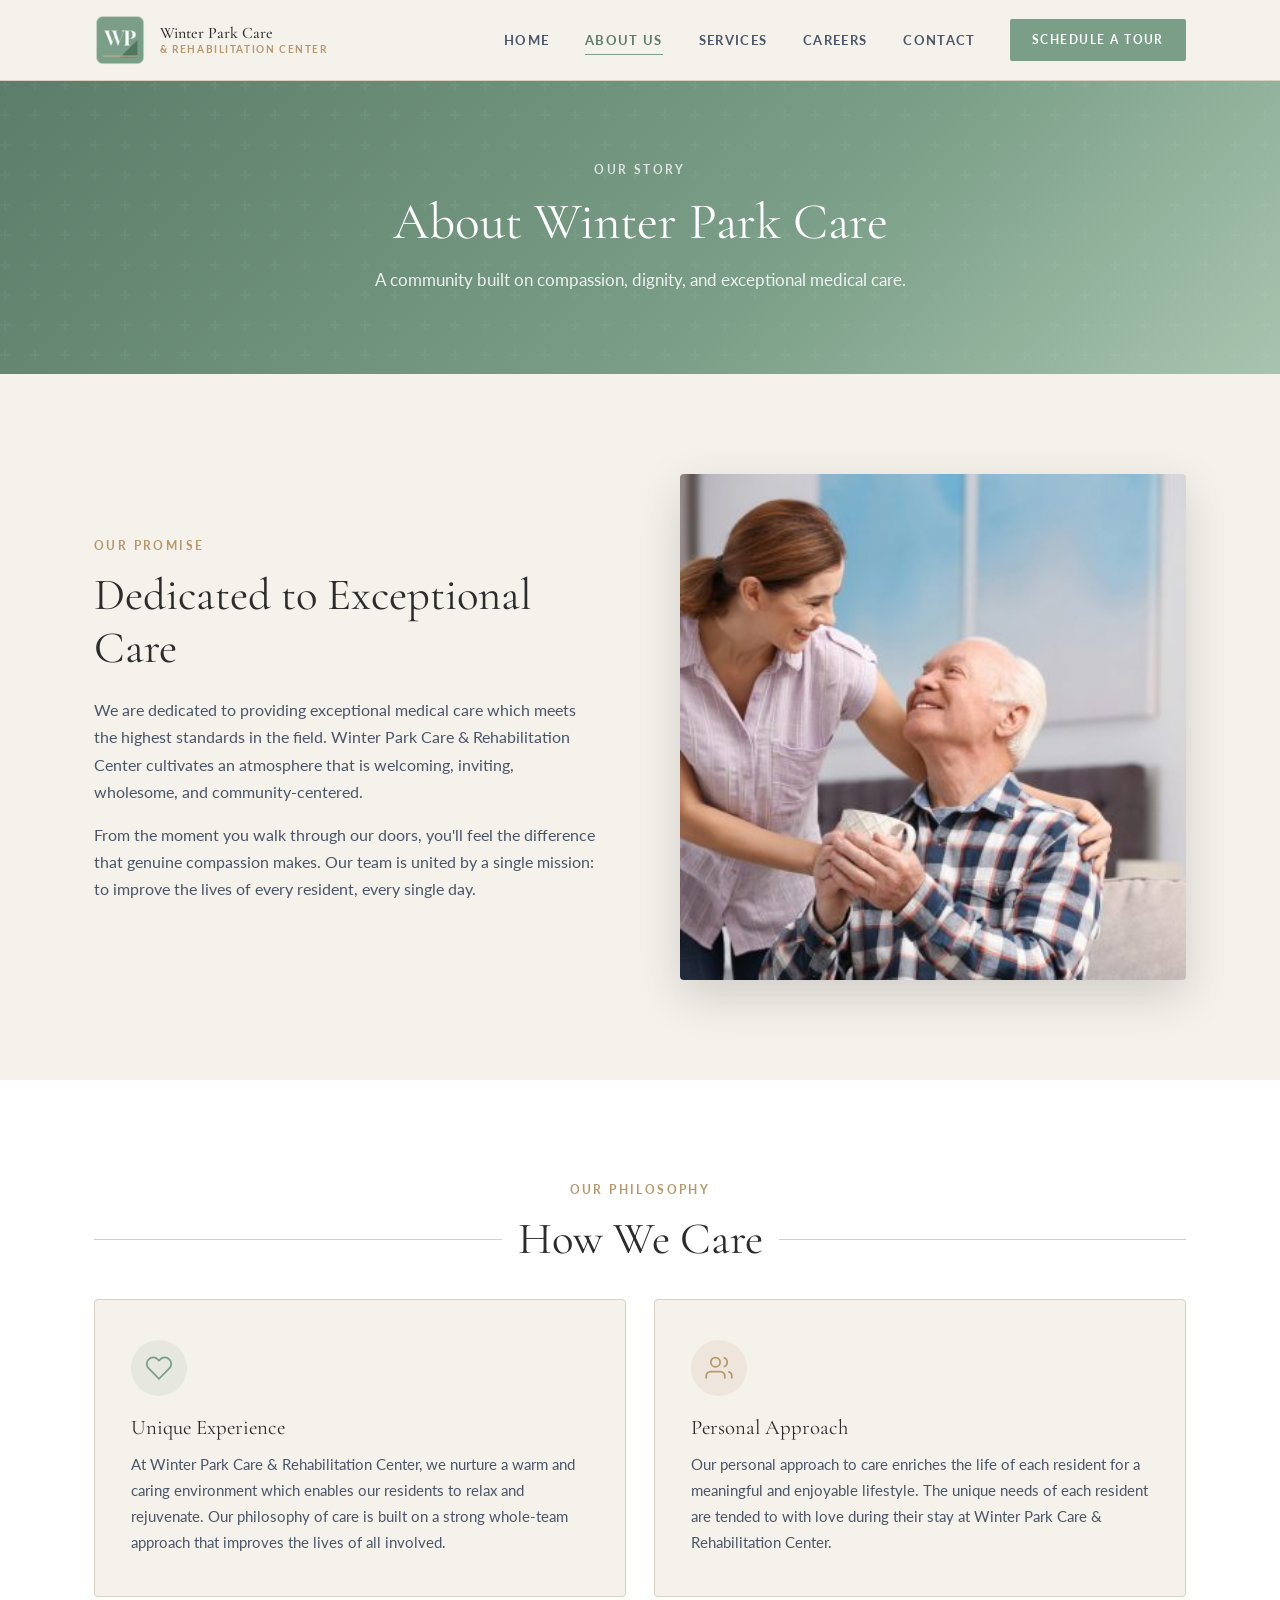
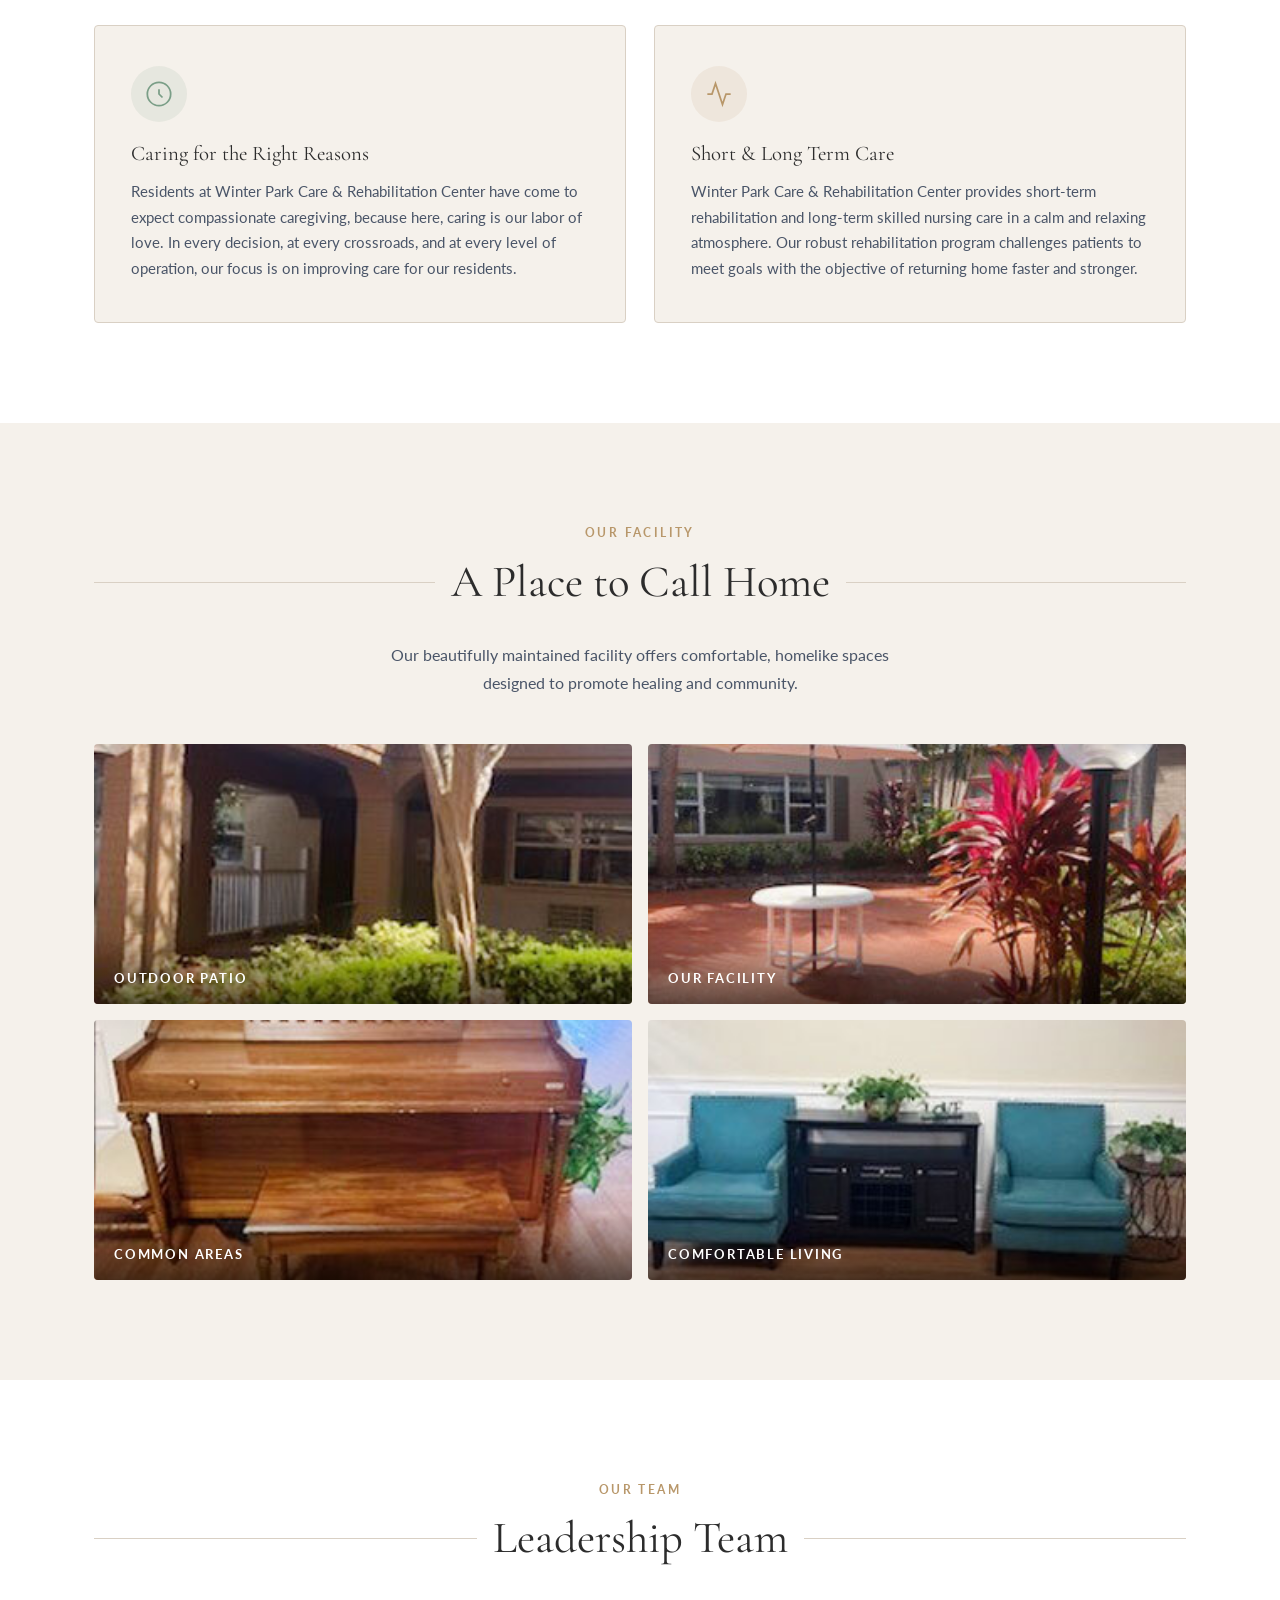
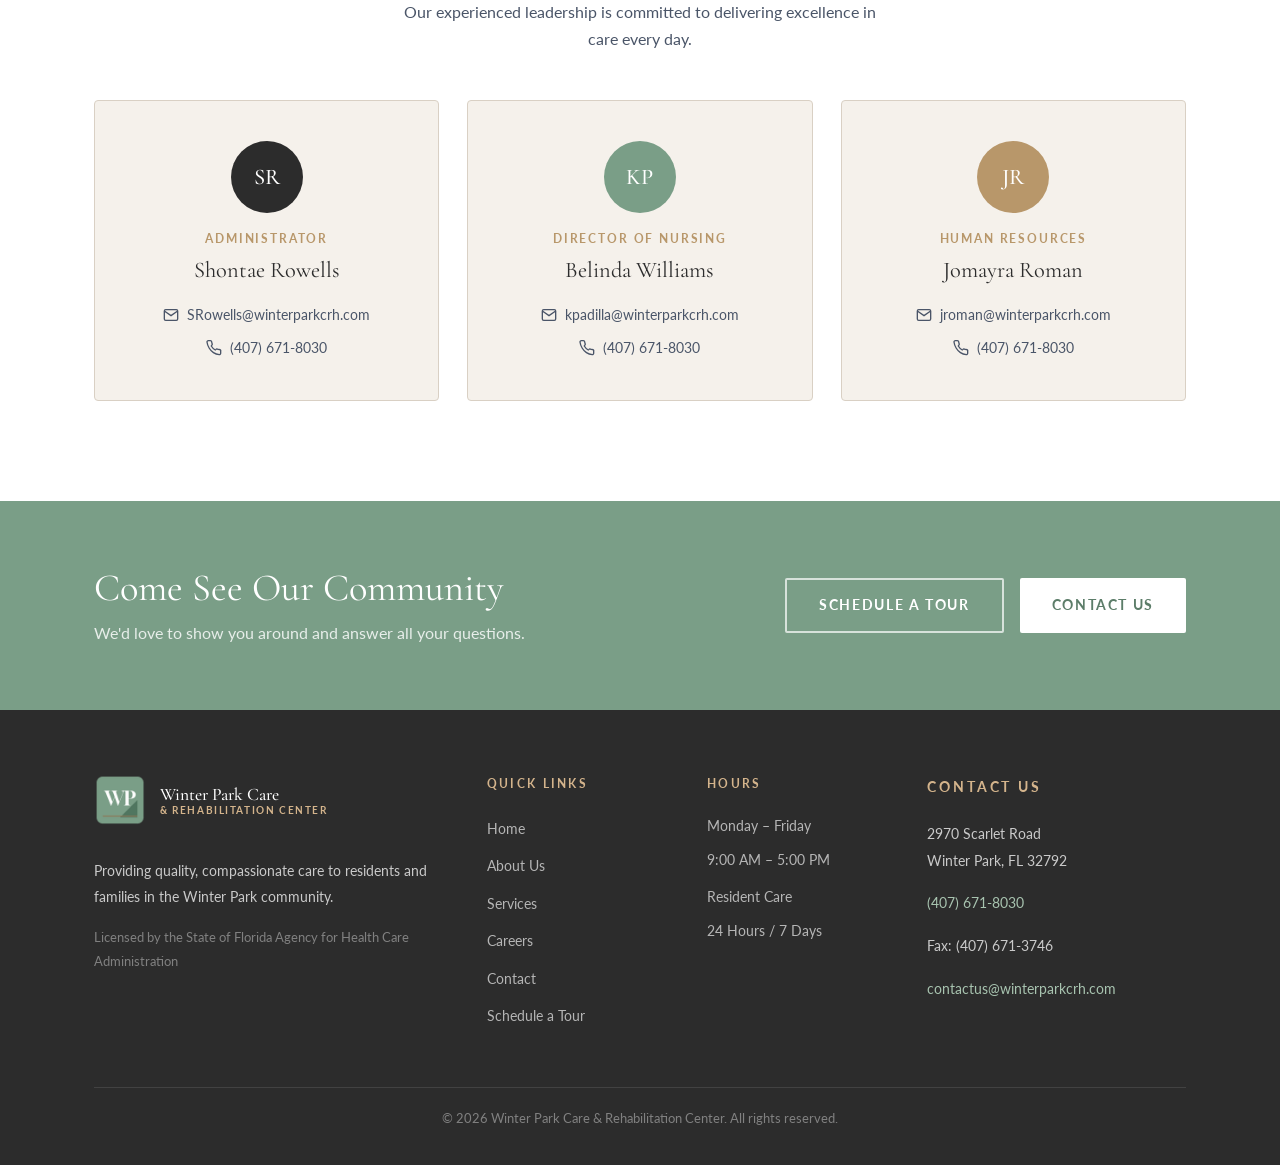
==== commit cdd1d526: "Updated DON" ====
--- a/about.html
+++ b/about.html
@@ -144,9 +144,9 @@
           <span>KP</span>
         </div>
         <div class="leader-role">Director of Nursing</div>
-        <h3>Katrinia Padilla</h3>
+        <h3>Belinda Williams</h3>
         <div class="leader-contact">
-          <a href="mailto:kpadilla@winterparkcrh.com">
+          <a href="mailto:bwilliam@winterparkcrh.com">
             <svg width="16" height="16" viewBox="0 0 24 24" fill="none" stroke="currentColor" stroke-width="2"><path d="M4 4h16c1.1 0 2 .9 2 2v12c0 1.1-.9 2-2 2H4c-1.1 0-2-.9-2-2V6c0-1.1.9-2 2-2z"/><polyline points="22,6 12,13 2,6"/></svg>
             kpadilla@winterparkcrh.com
           </a>
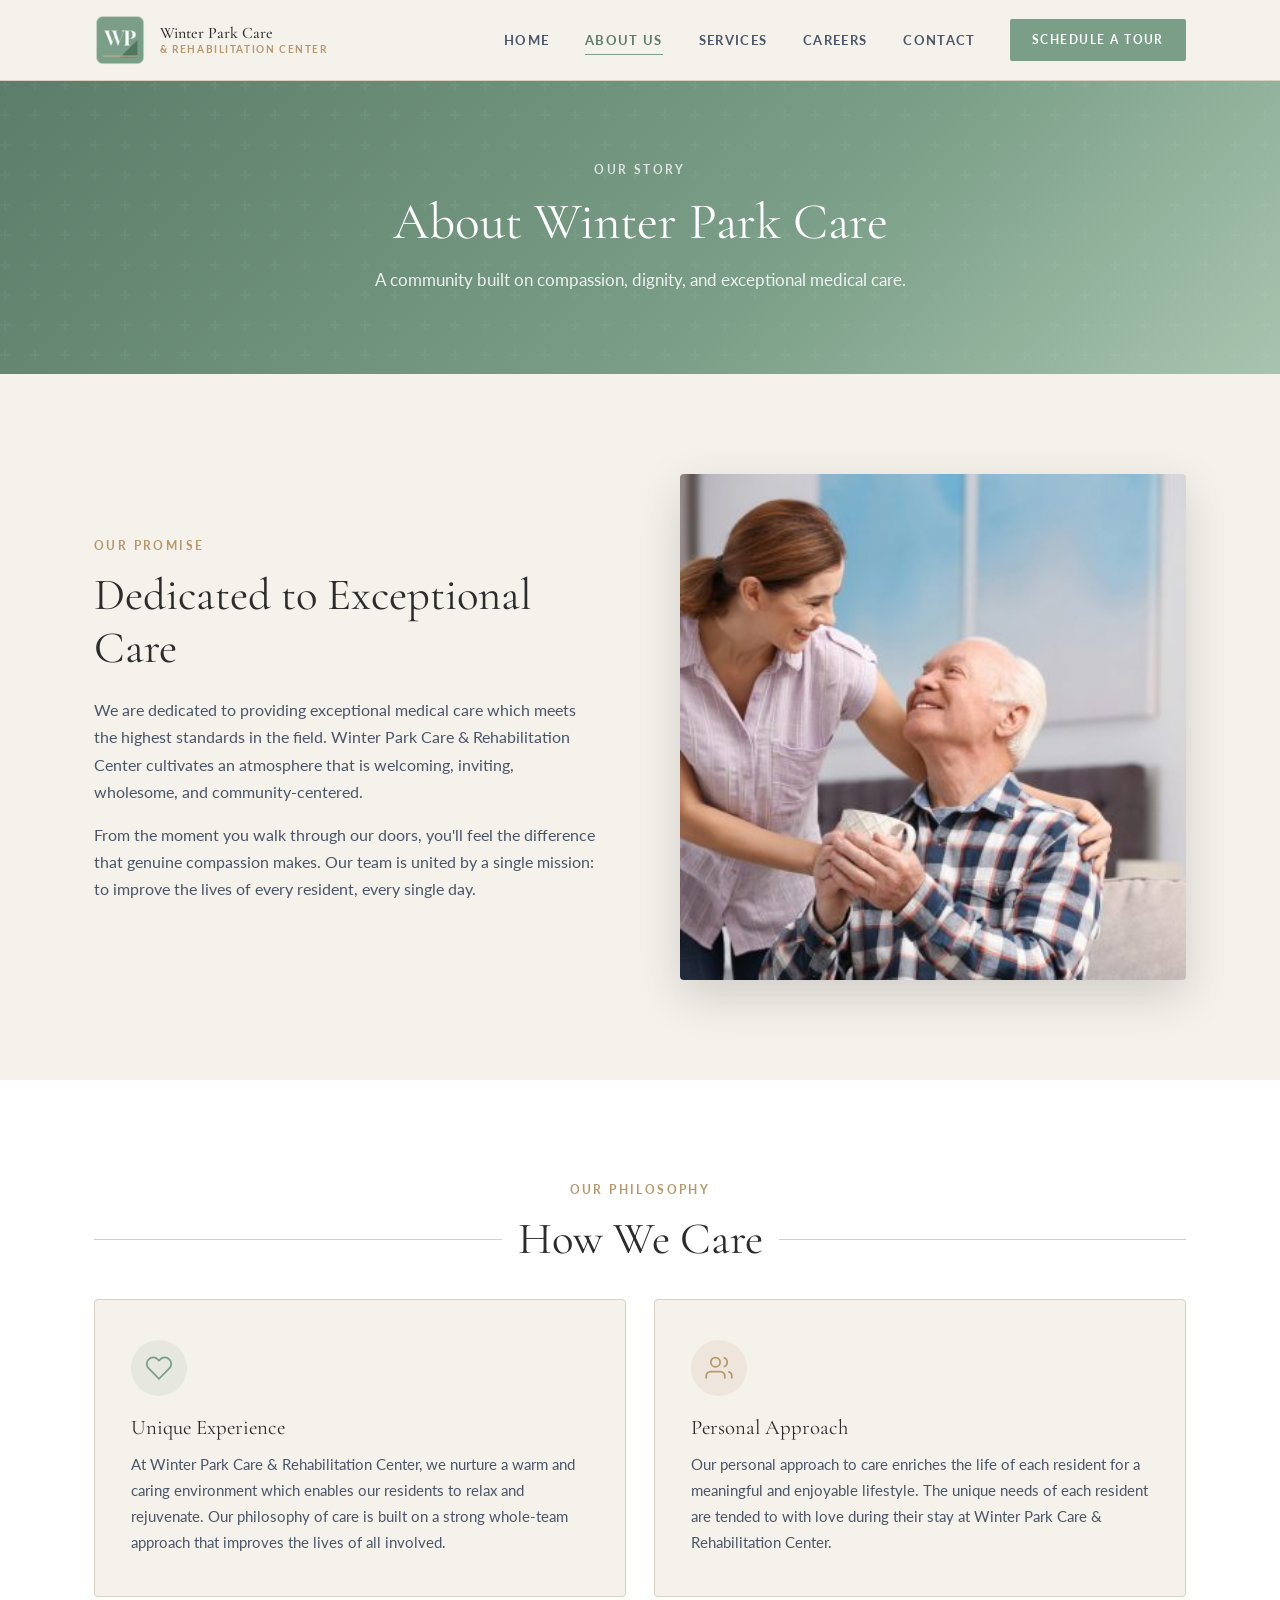
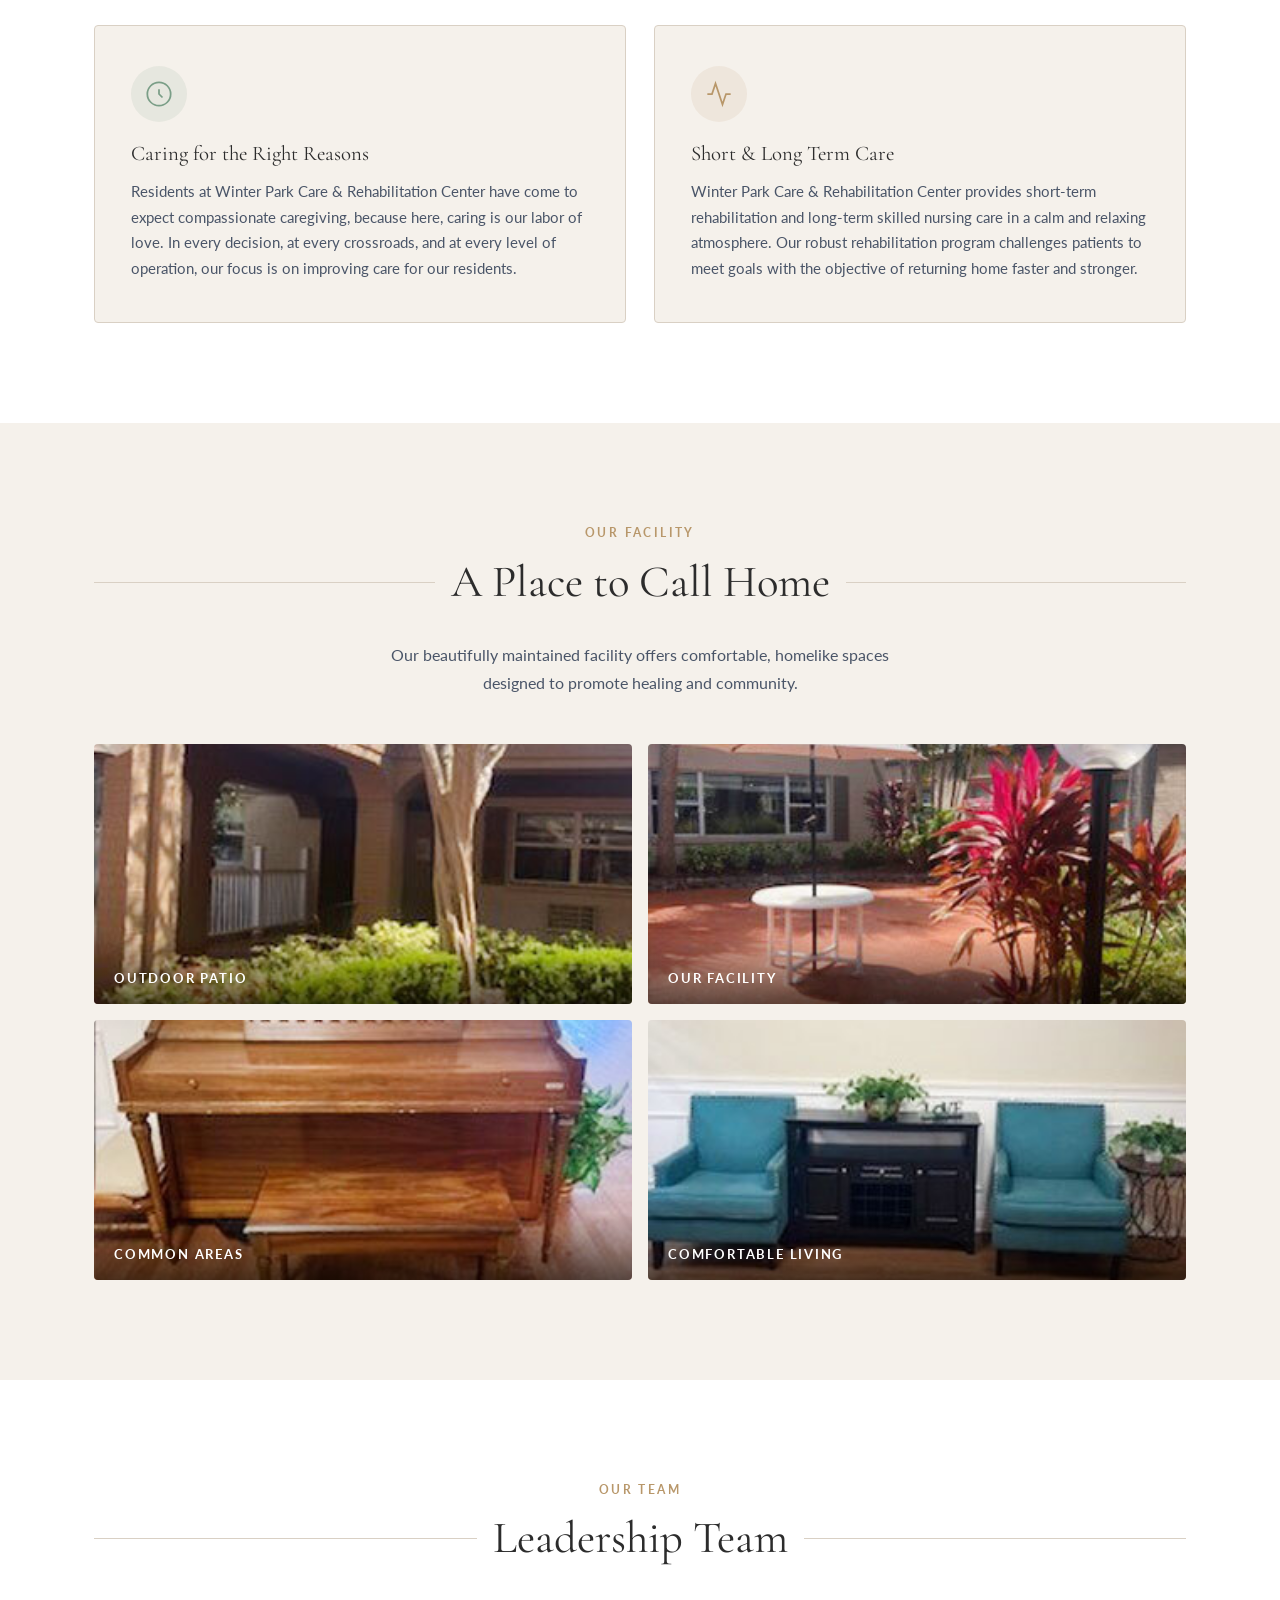
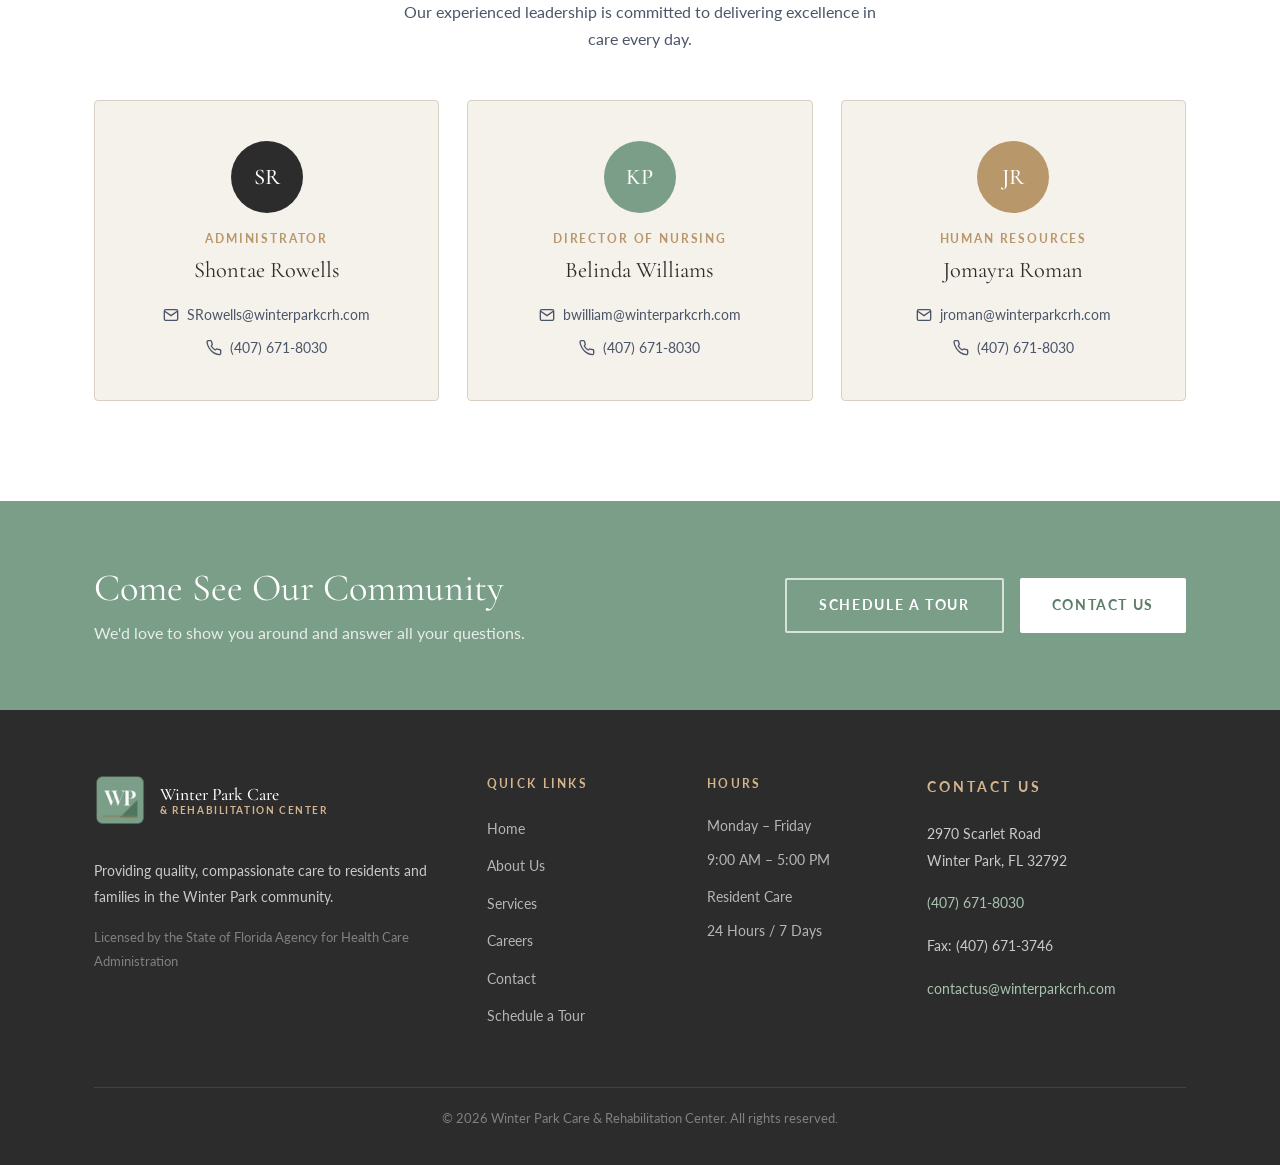
==== commit 3ae9ad40: "Update about.html" ====
--- a/about.html
+++ b/about.html
@@ -148,7 +148,7 @@
         <div class="leader-contact">
           <a href="mailto:bwilliam@winterparkcrh.com">
             <svg width="16" height="16" viewBox="0 0 24 24" fill="none" stroke="currentColor" stroke-width="2"><path d="M4 4h16c1.1 0 2 .9 2 2v12c0 1.1-.9 2-2 2H4c-1.1 0-2-.9-2-2V6c0-1.1.9-2 2-2z"/><polyline points="22,6 12,13 2,6"/></svg>
-            kpadilla@winterparkcrh.com
+            bwilliam@winterparkcrh.com
           </a>
           <a href="tel:4076718030">
             <svg width="16" height="16" viewBox="0 0 24 24" fill="none" stroke="currentColor" stroke-width="2"><path d="M22 16.92v3a2 2 0 0 1-2.18 2 19.79 19.79 0 0 1-8.63-3.07A19.5 19.5 0 0 1 4.69 12 19.79 19.79 0 0 1 1.58 3.44 2 2 0 0 1 3.54 1h3a2 2 0 0 1 2 1.72c.127.96.361 1.903.7 2.81a2 2 0 0 1-.45 2.11L7.91 8.96a16 16 0 0 0 6 6l.96-.88a2 2 0 0 1 2.11-.45c.907.339 1.85.573 2.81.7A2 2 0 0 1 22 16.92z"/></svg>
